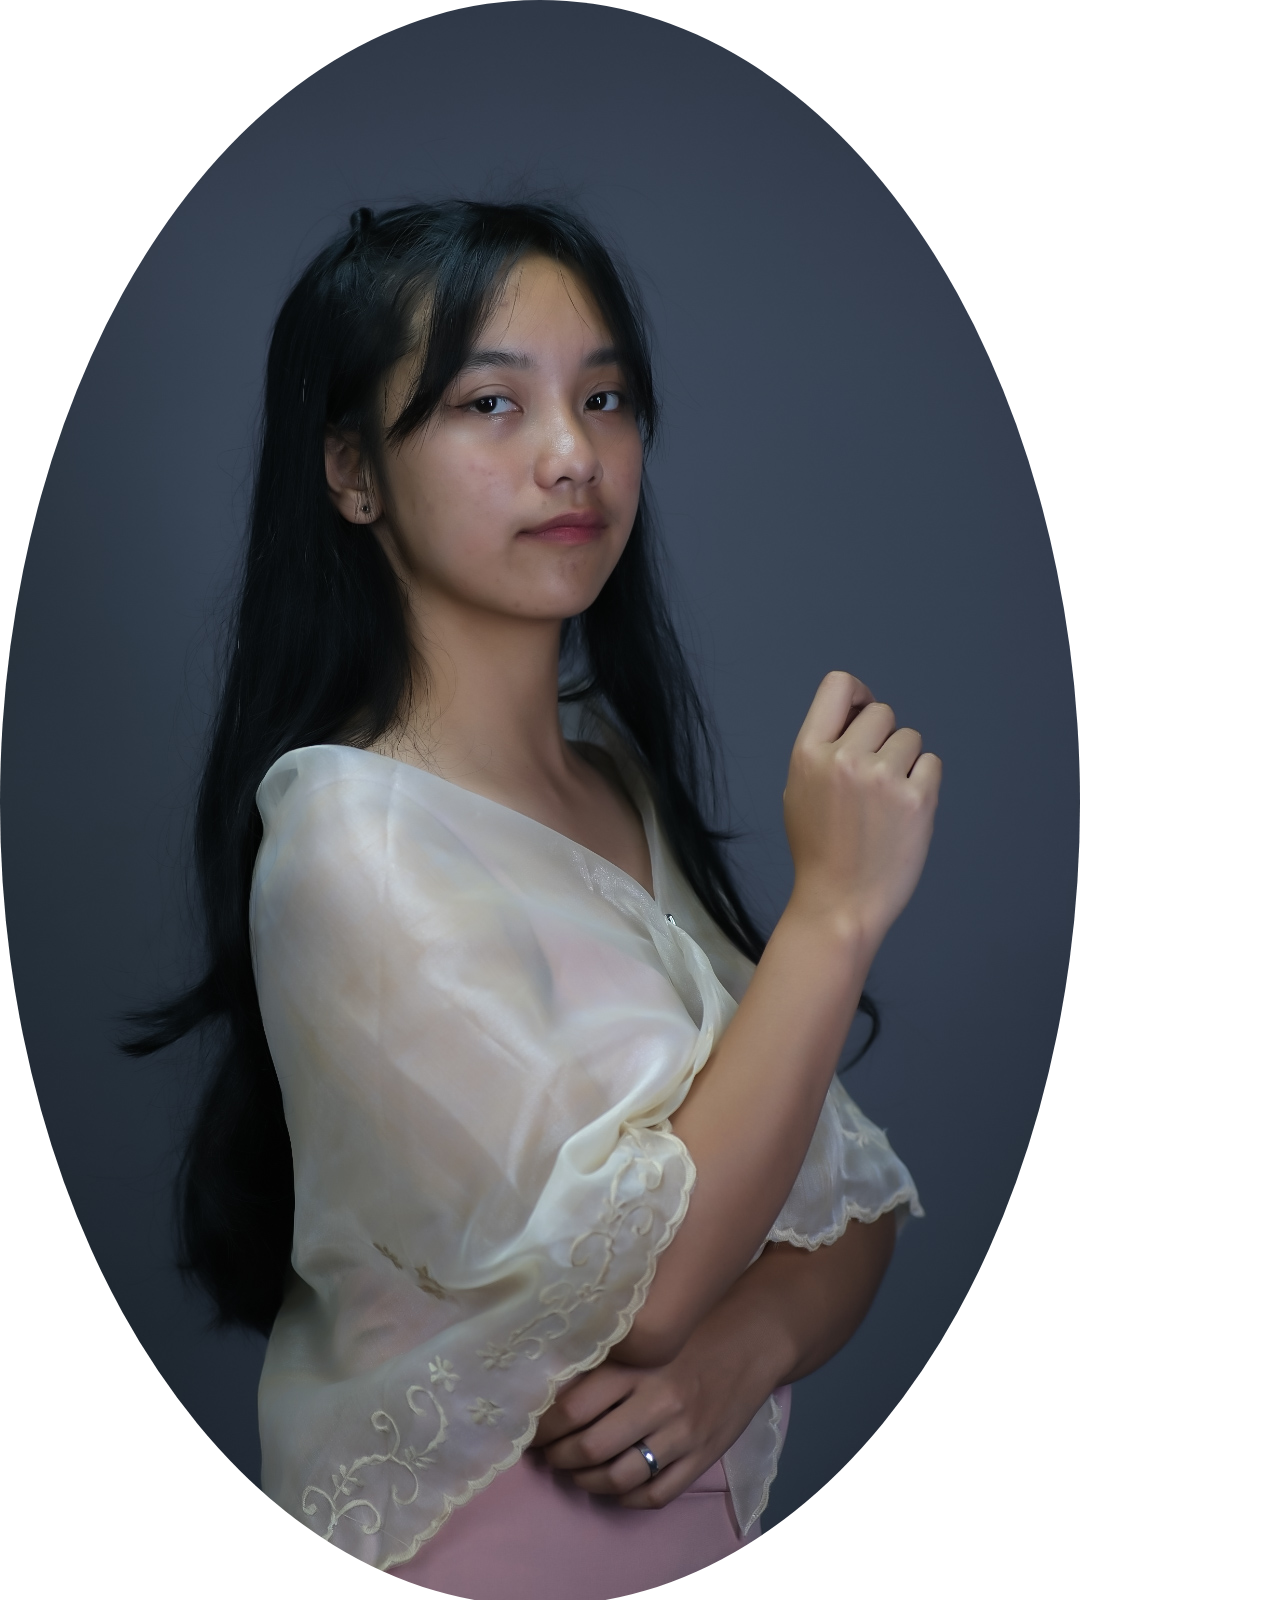
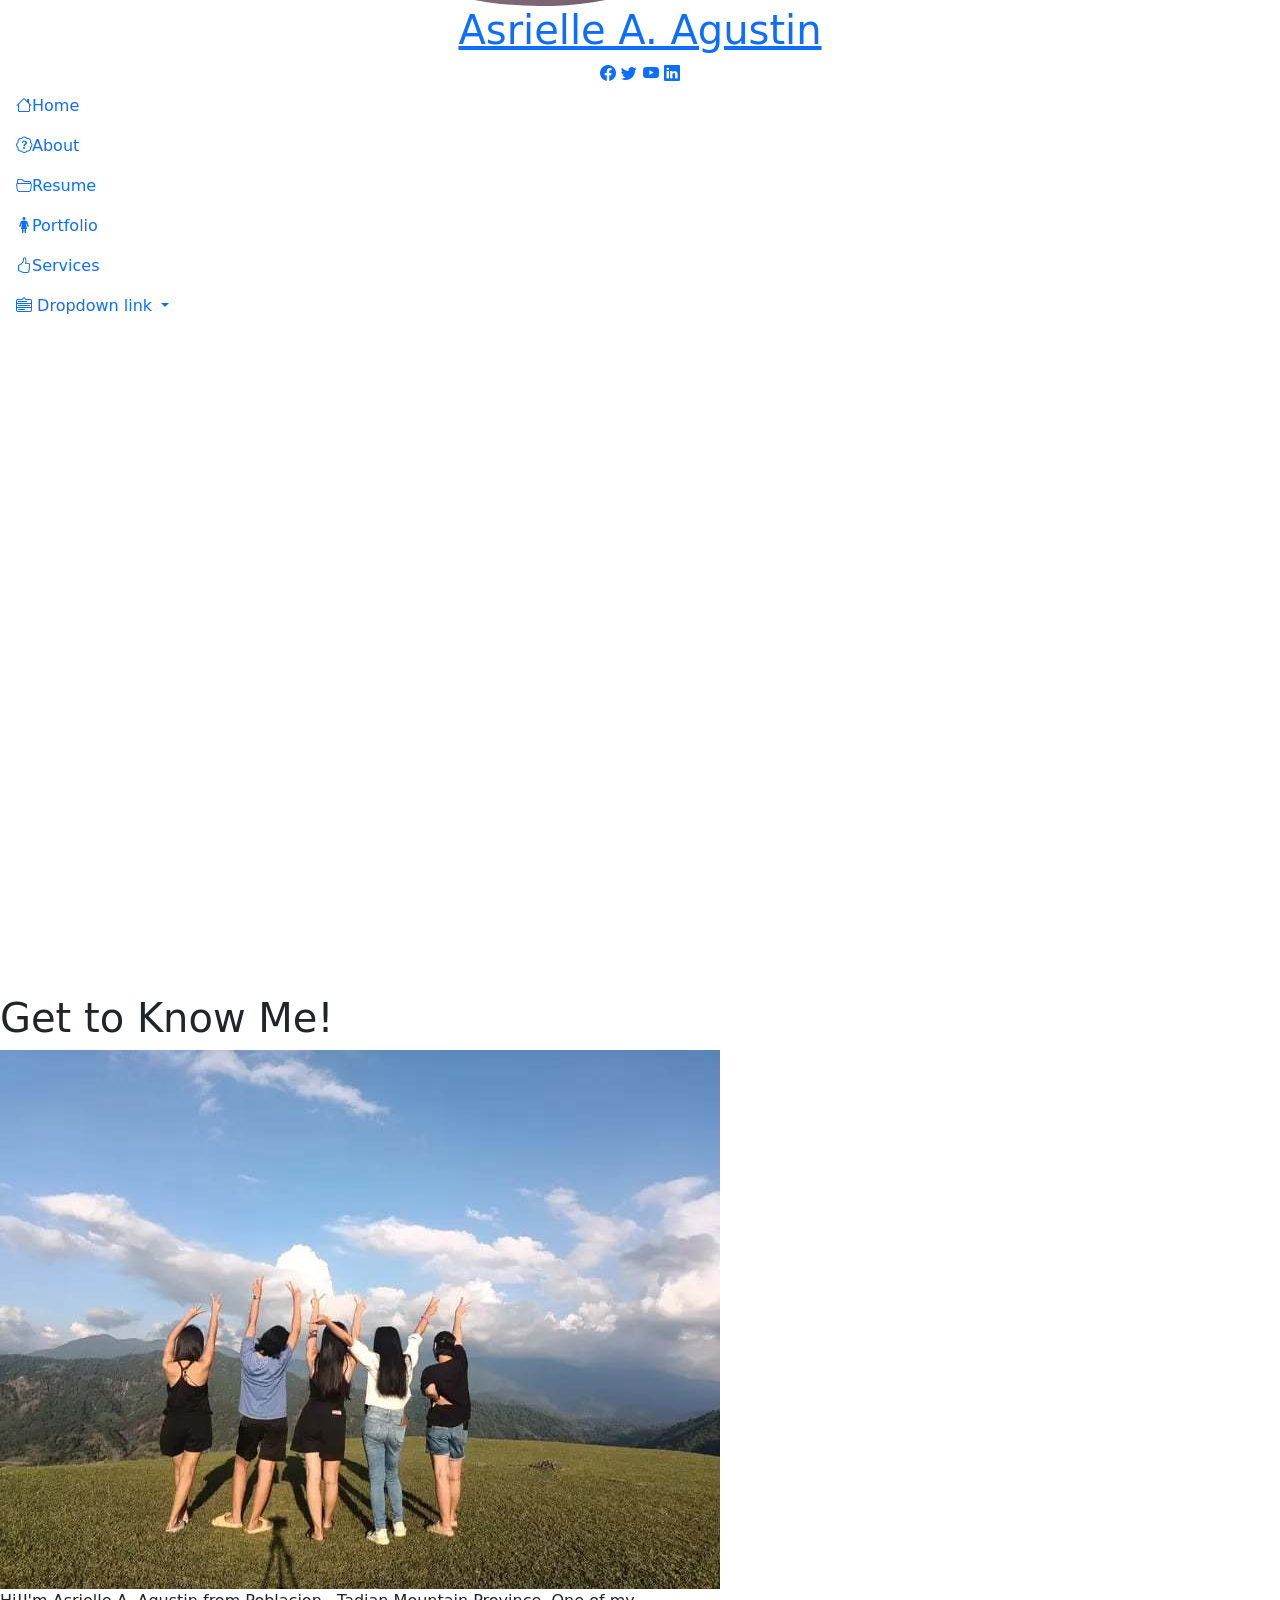
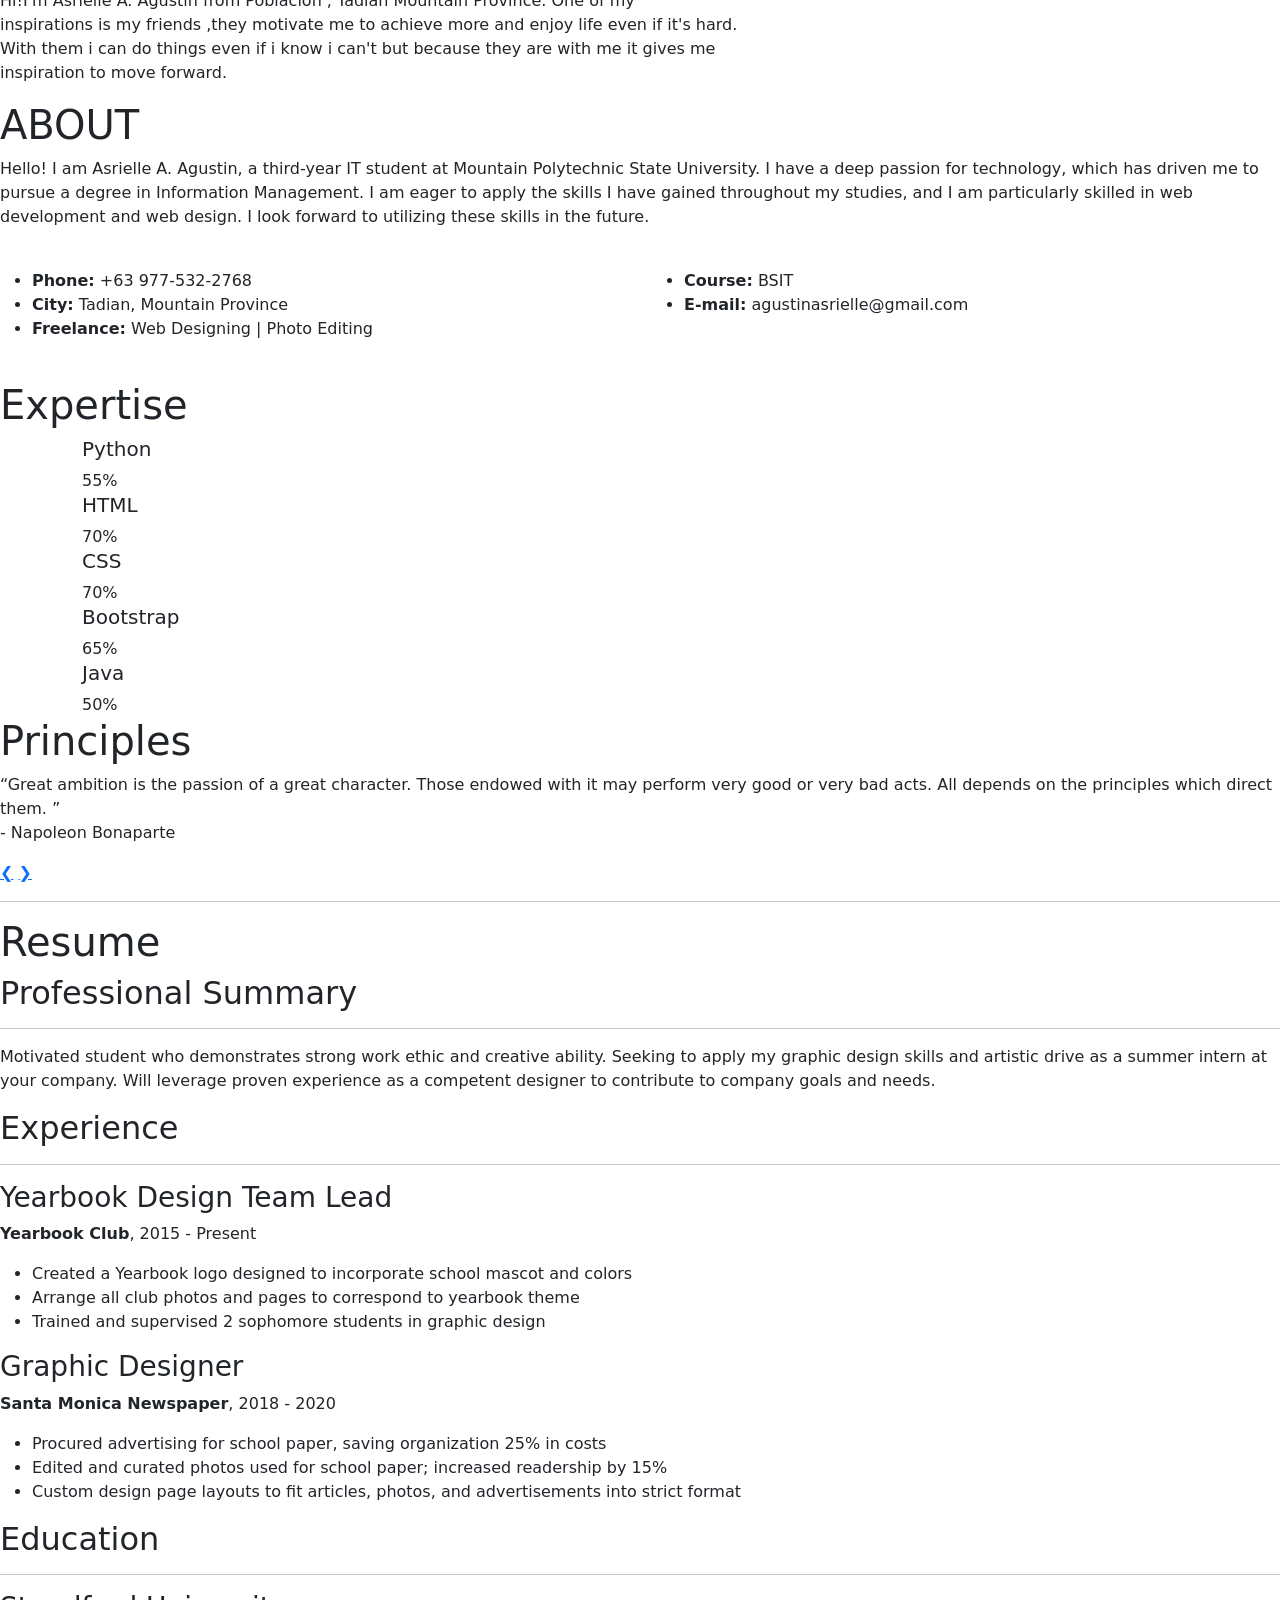
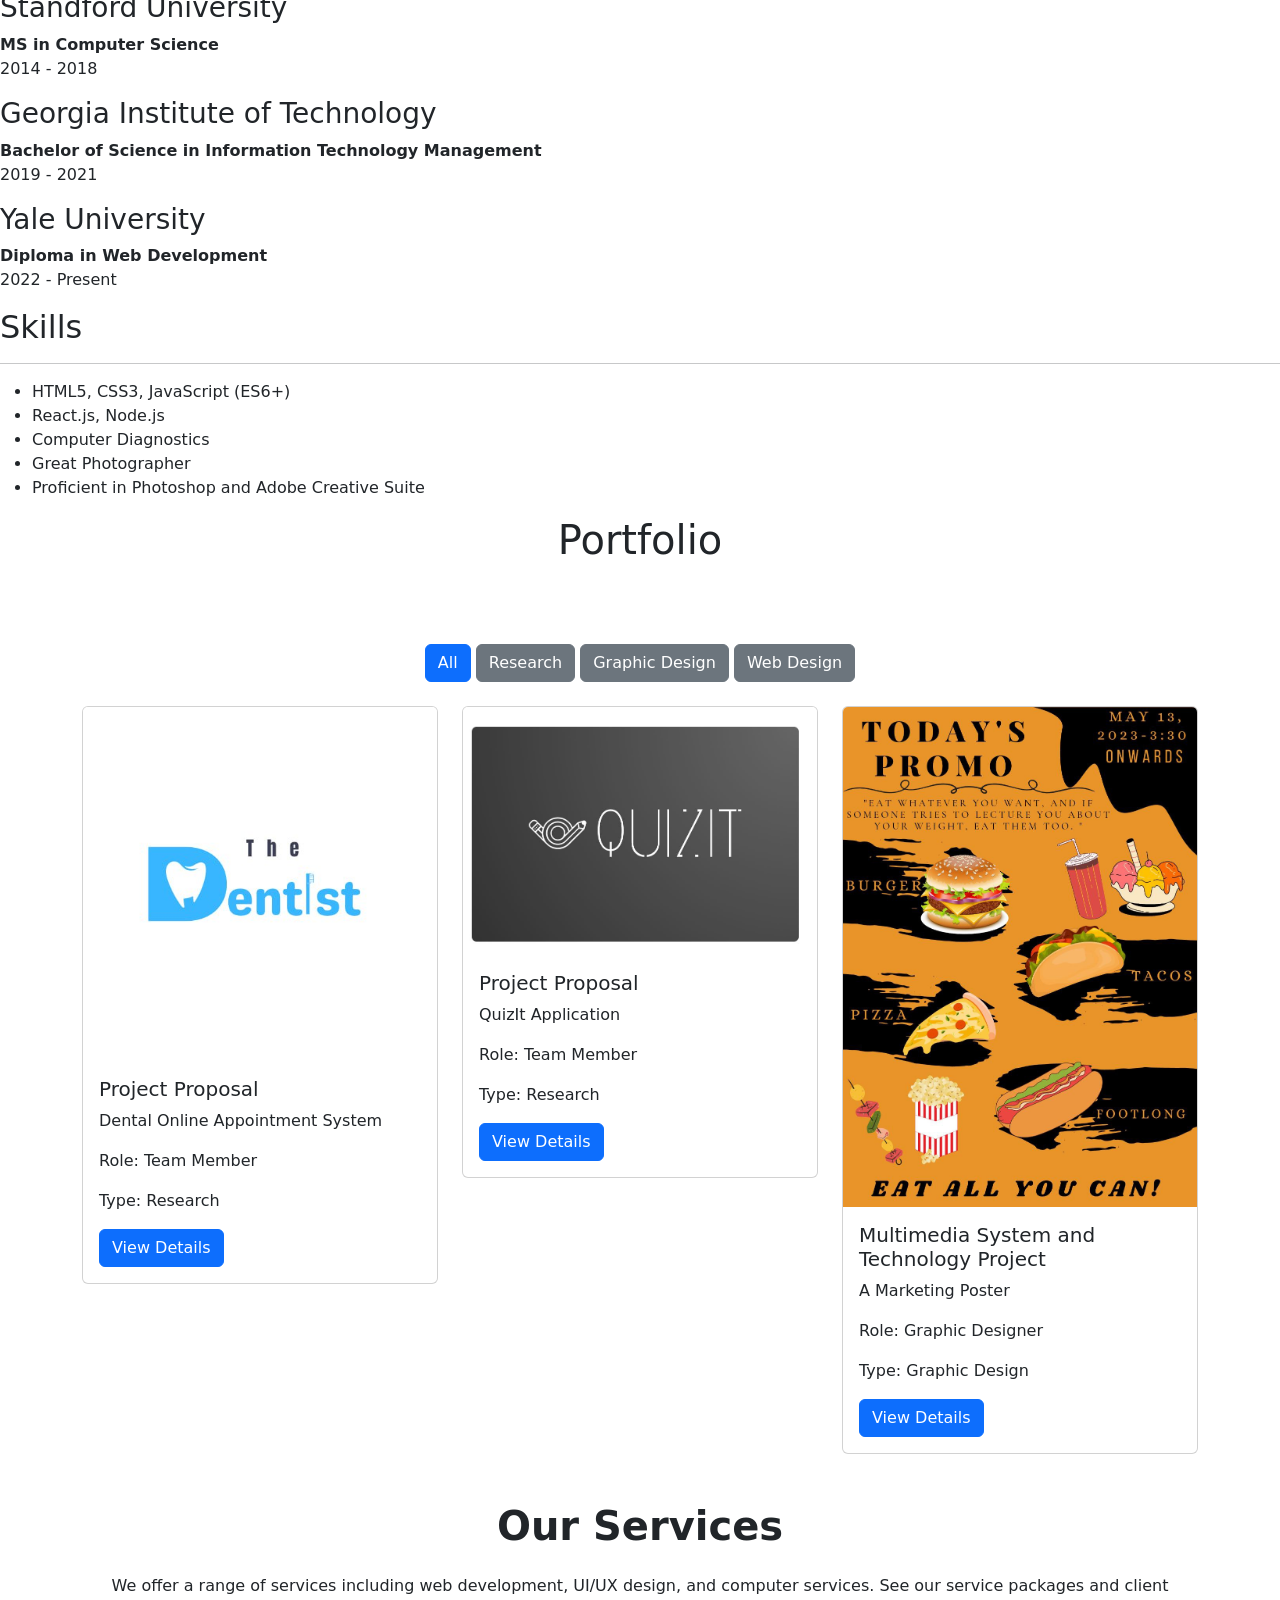
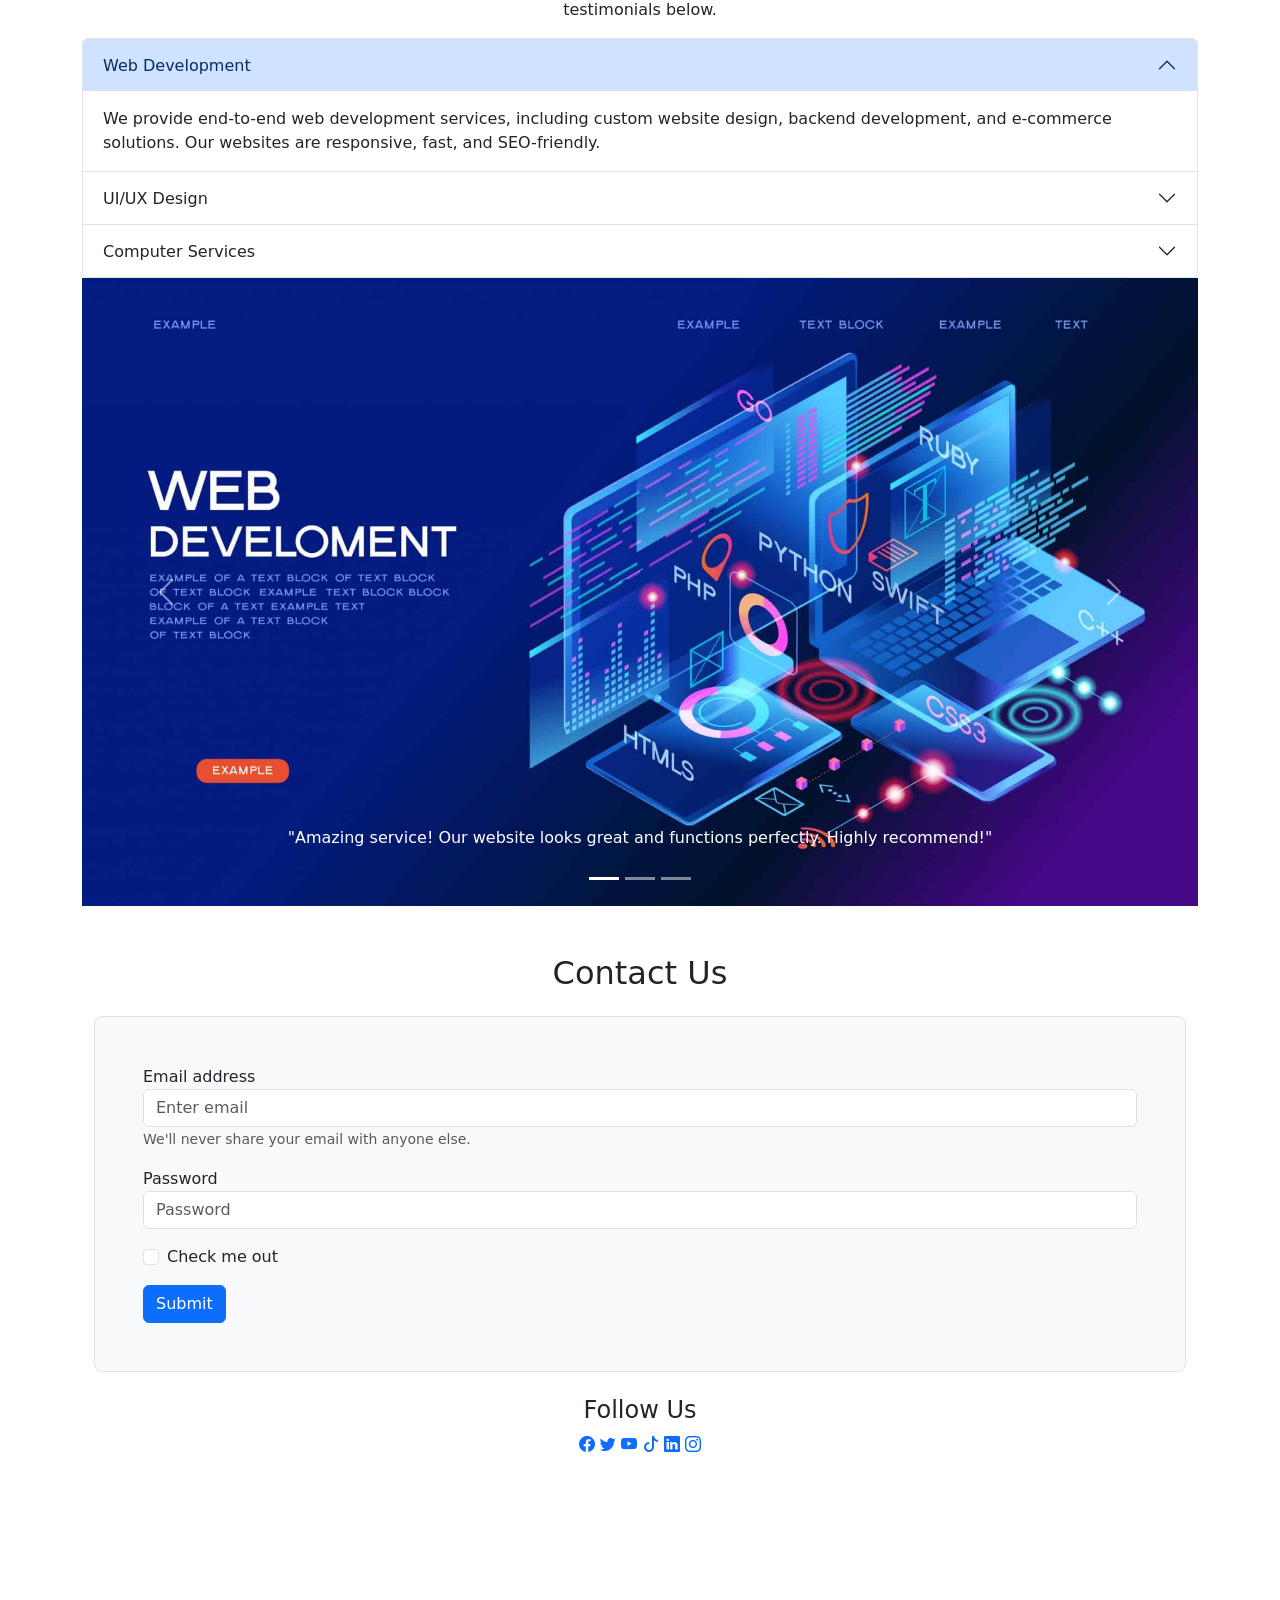
==== index.html @ edb838de "Add files via upload" ====
<!DOCTYPE html>
<html lang="en">
<head>
    <meta charset="UTF-8">
    <meta http-equiv="X-UA-Compatible" content="IE=edge">
    <meta name="viewport" content="width=device-width, initial-scale=1.0">
    <title>Portfolio</title>
    <link rel="stylesheet" href="https://cdn.jsdelivr.net/npm/bootstrap@5.3.0-alpha3/dist/css/bootstrap.min.css">
    <link rel="stylesheet" href="css/style.css">

    <!-- favicon -->
    <link rel="icon" href="images/favicon.svg">    


    <!-- Link Bootstrap icons -->
    <link rel="stylesheet" href="https://cdn.jsdelivr.net/npm/bootstrap-icons@1.11.3/font/bootstrap-icons.css" integrity="sha384-tViUnnbYAV00FLIhhi3v/dWt3Jxw4gZQcNoSCxCIFNJVCx7/D55/wXsrNIRANwdD" crossorigin="anonymous">
    <link rel="stylesheet" href="icons/bootstrap-icons.css">
    <link rel="stylesheet" href="icons/bootstrap-icons.min.css">
    <link rel="stylesheet" href="aos/aos.css">
    
</head>
<body class="index-page">
    
    <!-- Start header -->
    <header id = "header" class="header d-flex flex-column">
        <div class="profile-img">
            <img src="images/new3847-Screenshot_20241116-182110@284731929.jpg" alt="" class="img-fluid rounded-circle">
        </div>
        <a href="" class="logo d-flex align-items-center justify-content-center">
            <h1>Asrielle A. Agustin</h1>
        </a>
        <div class="social-link text-center">
            <a href="#" class="facebook"><i class="bi-brands bi-facebook"></i></a>
            <a href="#" class="twitter"><i class="bi-brands bi-twitter"></i></a>
            <a href="#" class="youtube"><i class="bi-brands bi-youtube"></i></a>
            <a href="#" class="linkeden"><i class="bi-brands bi-linkedin"></i></a>
        </div>
   <!-- End header -->

  <!-- Start of Navigation Bar -->
    <nav id="navmenu" class ="navmenu vh-100">
        <ul class="nav flex-column">
            <li class="'nav-item">
                <a class="nav-link" aria-current="page" href="#homee" class="home"><i class="bi-solid bi-house"></i>Home</a>
            </li>
            <li class="nav-item">
                <a class="nav-link " href="#about" class="About"><i class="bi-patch-question"></i>About</a>
            </li>
            <li class="nav-item">
                <a class="nav-link" href="#resume" class="resume"><i class="bi-folder2-open"></i>Resume</a>
            </li>
            <li class="nav-item">
                <a class="nav-link" href="#portfolio" class="Portfolio"><i class="bi-person-standing-dress"></i>Portfolio</a>
            </li>
            <li class="nav-item">
                <a class="nav-link" href="#services" class="Services"><i class="bi-hand-thumbs-up"></i>Services</a>
            </li>
            <li class="nav-item dropdown">
              <a class="nav-link dropdown-toggle" href="#" role="button" data-bs-toggle="dropdown" aria-expanded="false"><i class="bi-menu-down"></i>
                Dropdown link
              </a>
            <ul class="dropdown-menu">
              <li><a class="dropdown-item" href="#">Action</a></li>
              <li><a class="dropdown-item" href="#">Another action</a></li>
              <li><a class="dropdown-item" href="#">Something else here</a></li>
            </ul>
          </li>
        </ul>
      </nav>
      </header>
    <!-- End of Navigation Bar -->
     <!-- HOME -->
     <header class="header" class="header-tops">
      <div class="cont">
        <h1></h1>

      </div>
     </header>
      <!-- END OF HOME -->
       <!-- Home Section with Image -->
       <section id="homee" class="about">
        <h1>Get to Know Me!</h1>
        <img src="images/home.jpg" alt="Placeholder Image" class="home-image">
        <div class="aboutme">
     <p styele="">Hi!I'm Asrielle A. Agustin from Poblacion , Tadian Mountain Province. One of my <br>inspirations is my friends
    ,they motivate me to achieve more and enjoy life even if it's hard.<br> With them i can do things  even if i know i can't
  but because they are with me it gives me <br>inspiration to move forward.</p>
  </div>
    </section>

  
    <!-- Footer with a Linked Name -->
     
<!-- Start of About -->
<div class="about" id="about">
  <h1>ABOUT</h1>
  <p>
    Hello! I am Asrielle A. Agustin, a third-year IT student at Mountain Polytechnic State University. I have a deep passion for technology, which has driven me to pursue a degree in Information Management. I am eager to apply the skills I have gained throughout my studies, and I am particularly skilled in web development and web design. I look forward to utilizing these skills in the future.
  </p>
    <div class="row">
      <div class="col-lg-6">
        <br>
        <ul>
          <li><i class="icofont-rounded-right"></i> <strong>Phone:</strong> +63 977-532-2768</li>
          <li><i class="icofont-rounded-right"></i> <strong>City:</strong> Tadian, Mountain Province</li>
          <li><i class="icofont-rounded-right"></i> <strong>Freelance:</strong> Web Designing | Photo Editing</li>
        </ul>
      </div>
      <div class="col-lg-6">
        <br>
        <ul>
          <li><i class="icofont-rounded-right"></i> <strong>Course:</strong> BSIT</li>
          <li><i class="icofont-rounded-right"></i> <strong>E-mail:</strong> agustinasrielle@gmail.com</li>
        </ul>
      </div>
    </div>
    <br>

 <!-- Skills -->
 <h1>Expertise</h1>
 <div class="container">
   <!-- Python Skill -->
   <div class="skill-container">
     <h5 class="fw-light">Python</h5>
     <div class="skillbar">
       <span class="skill" data-width="55%"></span>
     </div>
   </div>
   <!-- HTML Skill -->
   <div class="skill-container">
     <h5 class="fw-light">HTML</h5>
     <div class="skillbar">
       <span class="skill" data-width="70%"></span>
     </div>
   </div>
   <!-- CSS Skill -->
   <div class="skill-container">
     <h5 class="fw-light">CSS</h5>
     <div class="skillbar">
       <span class="skill" data-width="70%"></span>
     </div>
   </div>
   <!-- Bootstrap Skill -->
   <div class="skill-container">
     <h5 class="fw-light">Bootstrap</h5>
     <div class="skillbar">
       <span class="skill" data-width="65%"></span>
     </div>
   </div>
   <!-- Java Skill -->
   <div class="skill-container">
     <h5 class="fw-light">Java</h5>
     <div class="skillbar">
       <span class="skill" data-width="50%"></span>
     </div>
   </div>
 </div>

<!-- Quote Slider -->
<h1>Principles</h1>
<div class="slideshow-container">
  <div class="mySlides">
    <q>Great ambition is the passion of a great character. Those endowed with it may perform very good or very bad acts. All depends on the principles which direct them. </q>
    <p class="author">-   Napoleon Bonaparte</p>
  </div>
  <div class="mySlides">
    <q>We may make mistakes-but they must never be mistakes which result from faintness of heart or abandonment of moral principle.</q>
    <p class="author">- Franklin D. Roosevelt </p>
  </div>
  <div class="mySlides">
    <q>What lies behind us and what lies before us are tiny matters compared to what lies within us.</q>
    <p class="author">-  Ralph Waldo Emerson</p>
  </div>
  <div class="mySlides">
    <q>You only live once, but if you do it right, once is enough.</q>
    <p class="author">-  Mae West</p>
  </div>
  <div class="mySlides">
    <q>Believe you can and you're halfway there.</q>
    <p class="author">-  Theodore Roosevelt</p>
  </div>

  <!-- Next/prev buttons -->
  <a class="prev" onclick="plusSlides(-1)">&#10094;</a>
  <a class="next" onclick="plusSlides(1)">&#10095;</a>

<!-- Dots/bullets/indicators -->
 <div class="dots">
    <span class="dot" onclick="currentSlide(1)"></span>
    <span class="dot" onclick="currentSlide(2)"></span>
    <span class="dot" onclick="currentSlide(3)"></span>
 </div>
</div>
<!-- End of About -->
<!-- RESUME -->

<section id="resume" class="resume">
   <hr>
   <h1>Resume</h1>
   <div class="container-resume">
   <!-- Professional Summary Section -->
      <section class="summary">
         <h2>Professional Summary</h2>
       <hr class="divider">
         <p>Motivated student who demonstrates strong work ethic and creative ability. Seeking
          to apply my graphic design skills and artistic drive as a summer intern at your company. Will leverage proven 
          experience as a competent designer to contribute to company goals and needs.
         </p>
      </section>
  
   <!-- Experience Section -->
  <section class="experience">
         <h2>Experience</h2>
       <hr class="divider">
       <div class="job">
         <h3>Yearbook Design Team Lead</h3>
           <p><strong>Yearbook Club</strong>, 2015 - Present</p>
         <ul>
           <li>Created a Yearbook logo designed to incorporate school mascot and colors</li>
           <li>Arrange all club photos and pages to correspond to yearbook theme</li>
           <li>Trained and supervised 2 sophomore students in graphic design</li>
          </ul>
       </div>
  
       <div class="job">
         <h3>Graphic Designer</h3>
           <p><strong>Santa Monica Newspaper</strong>, 2018 - 2020</p>
         <ul>
           <li>Procured advertising for school paper, saving organization 25% in costs</li>
           <li>Edited and curated photos used for school paper; increased readership by 15%</li>
           <li>Custom design page layouts to fit articles, photos, and advertisements into strict format</li>
         </ul>
       </div>
       </section>
  
    <!-- Education Section -->
     <section class="education">
       <h2>Education</h2>
         <hr class="divider">
       <div class="education-items">
         <!-- First Education Item -->
       <div class="education-item" onclick="openModal(1)">
         <h3>Standford University</h3>
           <p><strong>MS in Computer Science</strong><br>2014 - 2018</p>
       </div>
  
     <!-- Second Education Item -->
           <div class="education-item" onclick="openModal(2)">
             <h3>Georgia Institute of Technology</h3>
             <p><strong>Bachelor of Science in Information Technology Management</strong><br>2019 - 2021</p>
           </div>
   
   <!-- Third Education Item -->
          <div class="education-item" onclick="openModal(3)">
             <h3>Yale University</h3>
           <p><strong>Diploma in Web Development</strong><br>2022 - Present</p>
       </div>
       </div>
       </section>
  
   <!-- Skills Section -->
       <section class="skills">
         <h2>Skills</h2>
         <hr class="divider">
       <ul>
         <li>HTML5, CSS3, JavaScript (ES6+)</li>
         <li>React.js, Node.js</li>
         <li>Computer Diagnostics</li>
         <li>Great Photographer</li>
         <li>Proficient in Photoshop and Adobe Creative Suite</li>
       </ul>
       </section>
   </div>
  
  <!-- Modal for Education 1 -->
  <div class="modal fade" id="educationModal3" tabindex="-1" aria-labelledby="educationModalLabel3" aria-hidden="true">
    <div class="modal-dialog">
       <div class="modal-content">
         <div class="modal-header">
           <h5 class="modal-title">University of Tech - Bachelor of Science in Computer Science</h5>
       </div>
       <div class="modal-body">
           <h4>Awards & Certifications</h4>
         <ul>
           <li><a href="#" data-bs-toggle="modal" data-bs-target="#subModal3">Web Development Certification</a></li>
           <li>Advanced JavaScript Techniques</li>
           <li>Responsive Web Design Best Practices</li>
        </ul>
       </div>
      <div class="modal-footer">
      <button type="button" class="btn btn-secondary" data-bs-dismiss="modal">Close</button>
   </div>
   </div>
   </div>
  </div>
  <!-- Sub modal  -->
  <div class="modal fade" id="subModal3" tabindex="-1" aria-labelledby="subModalLabel3" aria-hidden="true">
   <div class="modal-dialog">
   <div class="modal-content">
   <div class="modal-header">
   <h5 class="modal-title" id="subModalLabel1">Web Development Certification - Details</h5>
   <button type="button" class="btn-close" data-bs-dismiss="modal" aria-label="Close"></button>
   </div>
   <div class="modal-body">
   <p>This is more detailed information about being on the Dean's List for the years 2016 and 2017. It highlights the academic achievements and the requirements for being placed on the Dean's List.</p>
   <img src="images/web dev cert.png" alt="" class="img-fluid">
   </div>
   <div class="modal-footer">
   <button type="button" class="btn btn-secondary" data-bs-dismiss="modal">Close</button>
   </div>
   </div>
   </div>
  </div>
  </section>
 <!-- END OF RESUME -->

<!-- PORTFOLIO -->
 <h1 class="text-center">Portfolio</h1>
 <section id="portfolio" class="container py-5">
  
  <div class="text-center my-4">
      <button class="btn btn-primary filter-btn" data-category="all">All</button>
      <button class="btn btn-secondary filter-btn" data-category="research">Research</button>
      <button class="btn btn-secondary filter-btn" data-category="graphics">Graphic Design</button>
      <button class="btn btn-secondary filter-btn" data-category="webdesign">Web Design</button>
  </div>
  <div class="row" id="portfolio-gallery">
      <!-- Example Project -->
      <div class="col-md-4 portfolio-item" data-category="research">
          <div class="card">
              <img src="images/dental.jpg" class="card-img-top" alt="Project 1">
              <div class="card-body">
                  <h5 class="card-title">Project Proposal</h5>
                  <p class="card-text"> Dental Online Appointment System</p>
                  <p class="card-text">Role: Team Member</p>
                  <p class="card-text">Type: Research</p>
                  <button class="btn btn-primary view-details" data-bs-toggle="modal"
                      data-bs-target="#projectModal" data-title="Project Proposal"
                      data-description="This study aims to address these challenges by developing a Dental Online Appointment 
                      designed to streamline the process of scheduling dental appointments. It allows patients to book, modify, 
                      and cancel appointments with dental clinics, offering a convenient and efficient way to manage appointments
                       for both patients and healthcare providers."
                      data-image="images/portfolio-1/pop1.jpg">View Details</button>
              </div>
          </div>
      </div>
<div class="col-md-4 portfolio-item" data-category="graphics">
          <div class="card">
              <img src="images/quiz.jpg" class="card-img-top" alt="Project 2">
              <div class="card-body">
                  <h5 class="card-title">Project Proposal</h5>
                  <p class="card-text">QuizIt Application </p>
                  <p class="card-text">Role: Team Member</p>
                  <p class="card-text">Type: Research</p>
                  <button class="btn btn-primary view-details" data-bs-toggle="modal"
                      data-bs-target="#projectModal" data-title="Logo Design"
                      data-description="An interactive platform or software designed to create, administer, and track quizzes focused 
                      on Information Technology (IT) topics. It can be used for educational purposes, professional training, or
                       assessment in IT-related subjects such as programming, networking, software development, cybersecurity, and
                        hardware. The application allows users to participate in quizzes, track their performance, and enhance their 
                        knowledge in various IT fields."
                      data-image="images/RV Logo.png">View Details</button>
              </div>
          </div>
      </div>
      <div class="col-md-4 portfolio-item" data-category="graphics">
          <div class="card">
              <img src="images/marketing.jpg" class="card-img-top" alt="Project 3">
              <div class="card-body">
                  <h5 class="card-title">Multimedia System and Technology Project</h5>
                  <p class="card-text">A Marketing Poster</p>
                  <p class="card-text">Role: Graphic Designer</p>
                  <p class="card-text">Type: Graphic Design</p>
                  <button class="btn btn-primary view-details" data-bs-toggle="modal"
                      data-bs-target="#projectModal" data-title="Infographic"
                      data-description="A marketing poster for opening of an Restaurant with promo eat all you can."
                      data-image="images/MarketingPosterMusicStudio_Miranda.png">View Details</button>
</div>
     </div>
      </div>
  </div>
</section>

<!-- Modal for Project Details -->
<div class="modal fade" id="projectModal" tabindex="-1" aria-labelledby="projectModalLabel" aria-hidden="true">
  <div class="modal-dialog">
      <div class="modal-content">
          <div class="modal-header">
              <button type="button" class="btn-close" data-bs-dismiss="modal" aria-label="Close"></button>
          </div>
You sent
<div class="modal-body">
              <img id="project-image" src="" alt="Project Image" class="img-fluid mb-3">
              <h5 class="modal-title" id="projectModalLabel">Project Proposal</h5>
              <p id="project-description">Description will go here.</p>
          </div>
      </div>
  </div>
</div>
<!-- portfolio section end -->
 <!-- END OF PORTFOLIO -->
<!-- SERVICES -->
 
<section id="services" class="services">
  <div class="container">
    <h1 class="text-center mb-4"><strong>Our Services</strong></h1>
    <p class="text-center">We offer a range of services including web development, UI/UX design, and computer services. See our service packages and client testimonials below.</p>

    <div class="accordion" id="accordionExample">
      <!-- Web Development Service -->
      <div class="accordion-item">
        <h2 class="accordion-header">
          <button class="accordion-button" type="button" data-bs-toggle="collapse" data-bs-target="#collapseOne" aria-expanded="true" aria-controls="collapseOne">
            Web Development
          </button>
        </h2>
        <div id="collapseOne" class="accordion-collapse collapse show" data-bs-parent="#accordionExample">
          <div class="accordion-body">
            We provide end-to-end web development services, including custom website design, backend development, and e-commerce solutions. Our websites are responsive, fast, and SEO-friendly.
          </div>
        </div>
      </div>

      <!-- UI/UX Design Service -->
      <div class="accordion-item">
        <h2 class="accordion-header">
          <button class="accordion-button collapsed" type="button" data-bs-toggle="collapse" data-bs-target="#collapseTwo" aria-expanded="false" aria-controls="collapseTwo">
            UI/UX Design
          </button>
        </h2>
        <div id="collapseTwo" class="accordion-collapse collapse" data-bs-parent="#accordionExample">
          <div class="accordion-body">
            Our UI/UX design service focuses on creating user-friendly and visually appealing interfaces. We ensure a seamless user experience across different devices and platforms.
          </div>
        </div>
      </div>

      <!-- Computer Services -->
      <div class="accordion-item">
        <h2 class="accordion-header">
          <button class="accordion-button collapsed" type="button" data-bs-toggle="collapse" data-bs-target="#collapseThree" aria-expanded="false" aria-controls="collapseThree">
            Computer Services
          </button>
        </h2>
        <div id="collapseThree" class="accordion-collapse collapse" data-bs-parent="#accordionExample">
          <div class="accordion-body">
            We provide a variety of computer services, including system setup, troubleshooting, and repair. Our team is experienced in handling both hardware and software issues.
          </div>
        </div>
      </div>
    </div>

    <div id="carouselExampleCaptions" class="carousel slide">
      <div class="carousel-indicators">
        <button type="button" data-bs-target="#carouselExampleCaptions" data-bs-slide-to="0" class="active" aria-current="true" aria-label="Slide 1"></button>
        <button type="button" data-bs-target="#carouselExampleCaptions" data-bs-slide-to="1" aria-label="Slide 2"></button>
        <button type="button" data-bs-target="#carouselExampleCaptions" data-bs-slide-to="2" aria-label="Slide 3"></button>
      </div>
      <div class="carousel-inner">
        <div class="carousel-item active">
          <img src="images/web3.jpg" class="d-block w-100" alt="...">
          <div class="carousel-caption d-none d-md-block">
          
            <p>"Amazing service! Our website looks great and functions perfectly. Highly recommend!"</p>
          </div>
        </div>
        <div class="carousel-item">
          <img src="images/ux3.png" class="d-block w-100" alt="...">
          <div class="carousel-caption d-none d-md-block">
            
            <p>"Excellent UX design that boosted our user engagement. Very professional team."</p>
          </div>
        </div>
        <div class="carousel-item">
          <img src="images/s3.jpg" class="d-block w-100" alt="...">
          <div class="carousel-caption d-none d-md-block">
          
            <p>"Quick and efficient computer repair. Saved us a lot of time and money!"</p>
          </div>
        </div>
      </div>
      <button class="carousel-control-prev" type="button" data-bs-target="#carouselExampleCaptions" data-bs-slide="prev">
        <span class="carousel-control-prev-icon" aria-hidden="true"></span>
        <span class="visually-hidden">Previous</span>
      </button>
      <button class="carousel-control-next" type="button" data-bs-target="#carouselExampleCaptions" data-bs-slide="next">
        <span class="carousel-control-next-icon" aria-hidden="true"></span>
        <span class="visually-hidden">Next</span>
      </button>
    </div>
 <!-- END OF SERVICES -->

 <!-- Contact Section -->
    <section id="contact" class="container py-5">
      <div class="contact-container">
        <h2 class="text-center mb-4">Contact Us</h2>
        
        <!--Go to Bootstrap and Copy the Code "https://getbootstrap.com/docs/5.3/forms/overview/#overview"-->
        <!-- Contact Form -->
        <form id="contactForm" class="p-4 p-md-5 border rounded-3 bg-light">
            <div class="form-group mb-3">
                <label for="exampleInputEmail1">Email address</label>
                <input type="email" class="form-control" id="exampleInputEmail1" placeholder="Enter email" required>
                <small id="emailHelp" class="form-text text-muted">We'll never share your email with anyone else.</small>
            </div>
            <div class="form-group mb-3">
                <label for="exampleInputPassword1">Password</label>
                <input type="password" class="form-control" id="exampleInputPassword1" placeholder="Password" required>
            </div>
            <div class="form-check mb-3">
                <input type="checkbox" class="form-check-input" id="exampleCheck1" required>
                <label class="form-check-label" for="exampleCheck1">Check me out</label>
            </div>
            <button type="submit" class="btn btn-primary">Submit</button>
        </form>

        <!-- Success Message -->
        <div id="successMessage" class="alert alert-success mt-3" style="display:none;">Form submitted successfully!</div>

        <!-- Social Media Icons -->
        <div class="social-icons text-center mt-4">
            <h4>Follow Us</h4>
            <!--Go to Bootsrap then icons, search facebook "https://icons.getbootstrap.com/icons/facebook/"-->
            <a href="https://www.facebook.com" target="_blank" class="bi bi-facebook"></a>
            <!--https://icons.getbootstrap.com/icons/twitter/-->
            <a href="https://www.twitter.com" target="_blank" class="bi bi-twitter"></a>
            <!--https://icons.getbootstrap.com/icons/youtube/-->
            <a href="https://www.youtube.com" target="_blank" class="bi bi-youtube"></a>
            <!--https://icons.getbootstrap.com/icons/tiktok/-->
            <a href="https://www.tiktok.com" target="_blank" class="bi bi-tiktok"></a>
            <!--https://icons.getbootstrap.com/icons/linkedin/-->
            <a href="https://www.linkedin.com" target="_blank" class="bi bi-linkedin"></a>
            <!--https://icons.getbootstrap.com/icons/instagram/-->
            <a href="https://www.instagram.com" target="_blank" class="bi bi-instagram"></a>
        </div>

        <!-- Google Map Embed (No API Key Needed) -->

         <!--Go To Google Maps then search a specific location, on that location there is a share button
          just click it and then find "Embed a map" lastly click on "copy HTML" then paste in VSCode-->

        <div id="map" class="d-flex justify-content-center mt-4">
            <iframe src="https://www.google.com/maps/embed?pb=!1m18!1m12!1m3!1d238.3507851734876!2d120.9778499955661!3d17.09159376887073!2m3!1f0!2f0!3f0!3m2!1i1024!2i768!4f13.1!3m3!1m2!1s0x338fd21555ef7d37%3A0xcb8a77db5ffc985b!2sMountain%20Province%20State%20Polytechnic%20College!5e0!3m2!1sen!2sph!4v1731820984407!5m2!1sen!2sph" width="800" height="600" style="border:0;" allowfullscreen="" loading="lazy" referrerpolicy="no-referrer-when-downgrade"></iframe>
        </div>
      </div>
    </section>

    <!-- Script to handle form submission and success message -->
    
<script src="js/main.js"></script>   
<script src="https://cdn.jsdelivr.net/npm/bootstrap@5.3.0-alpha1/dist/js/bootstrap.bundle.min.js"></script>
</body>
</html>
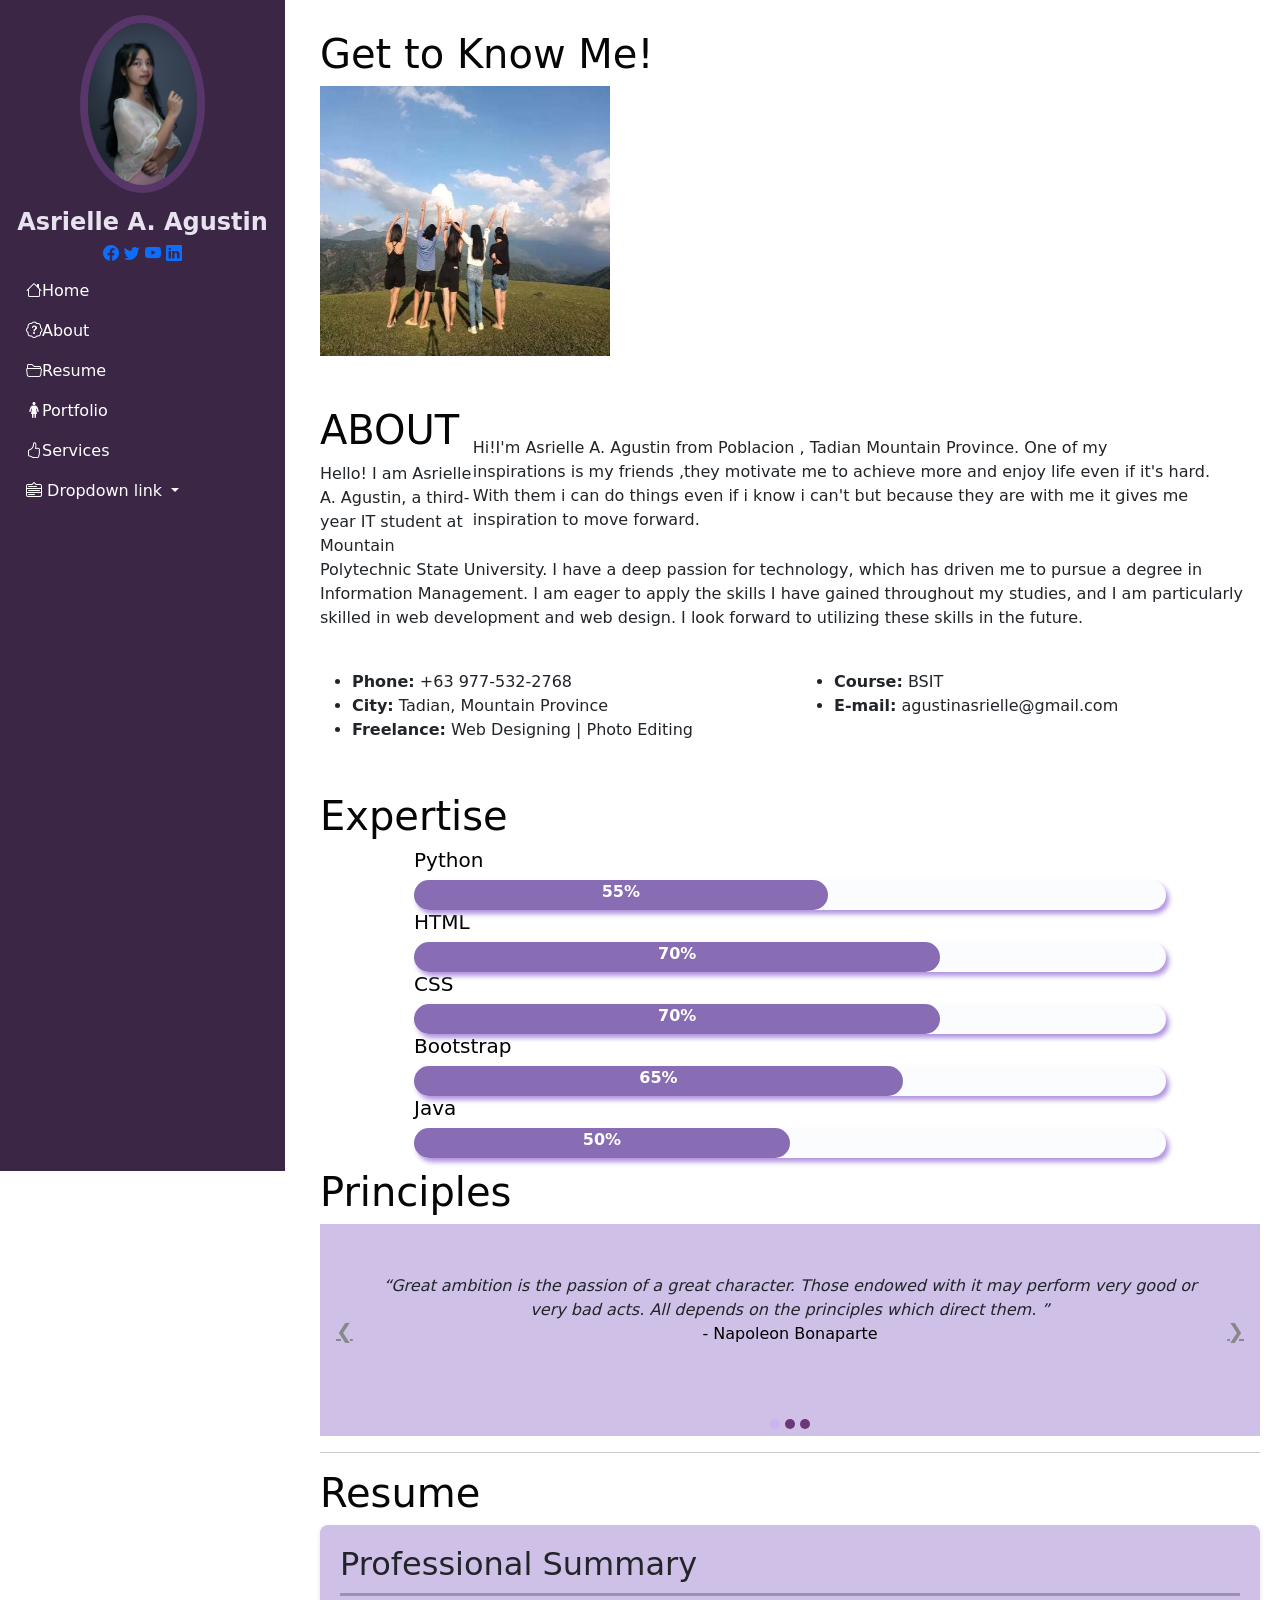
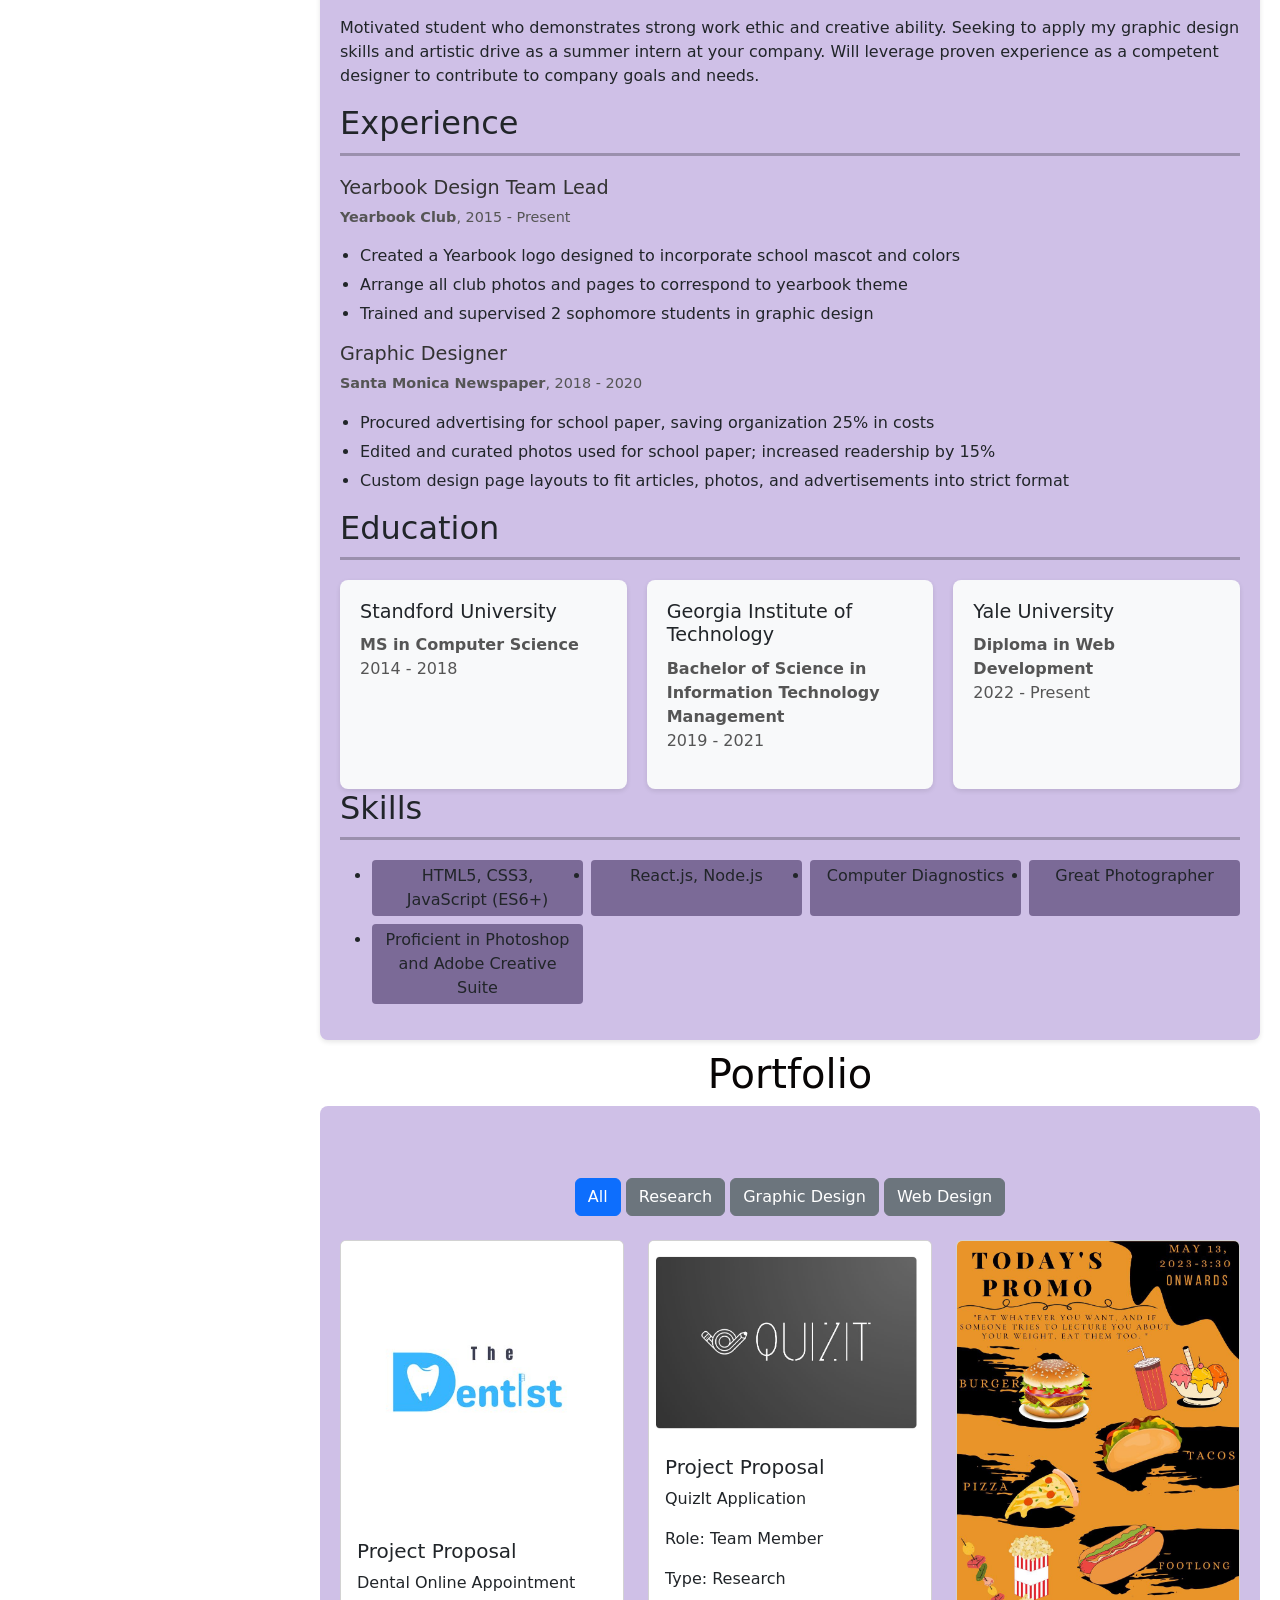
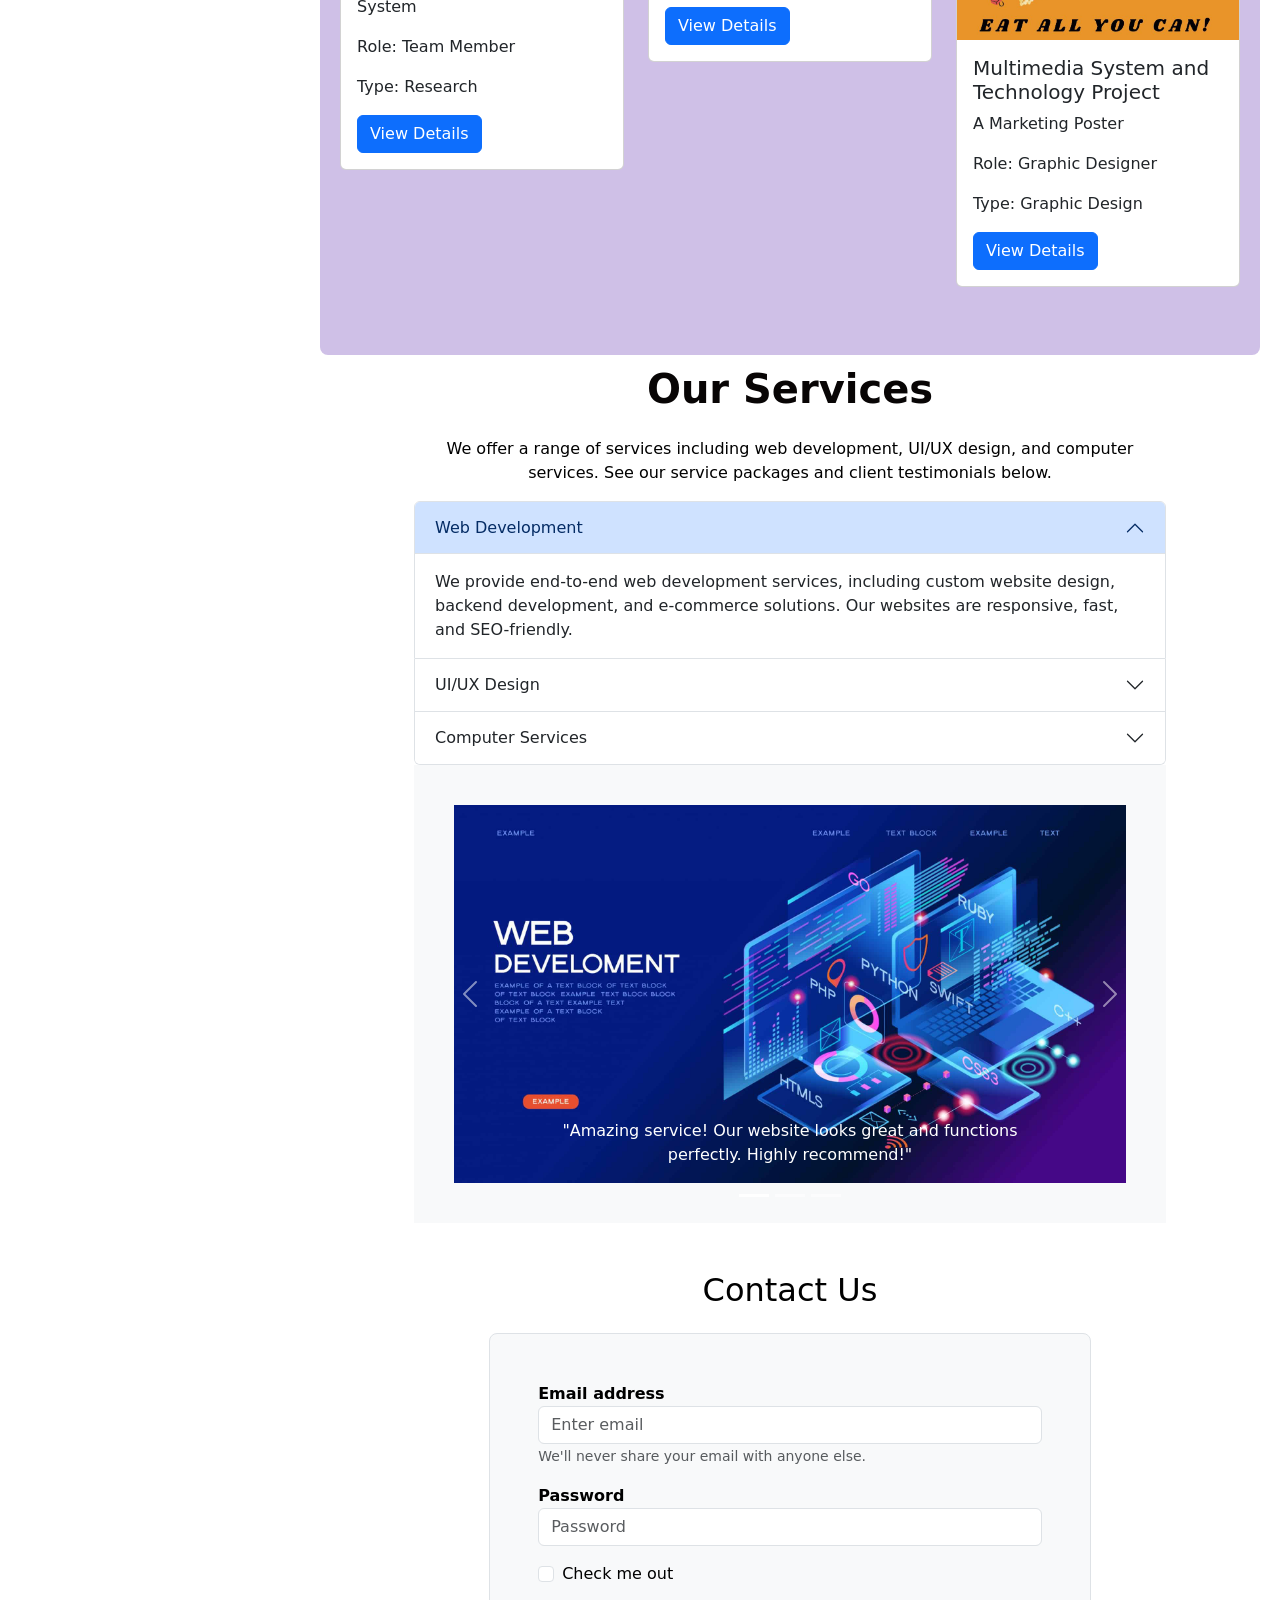
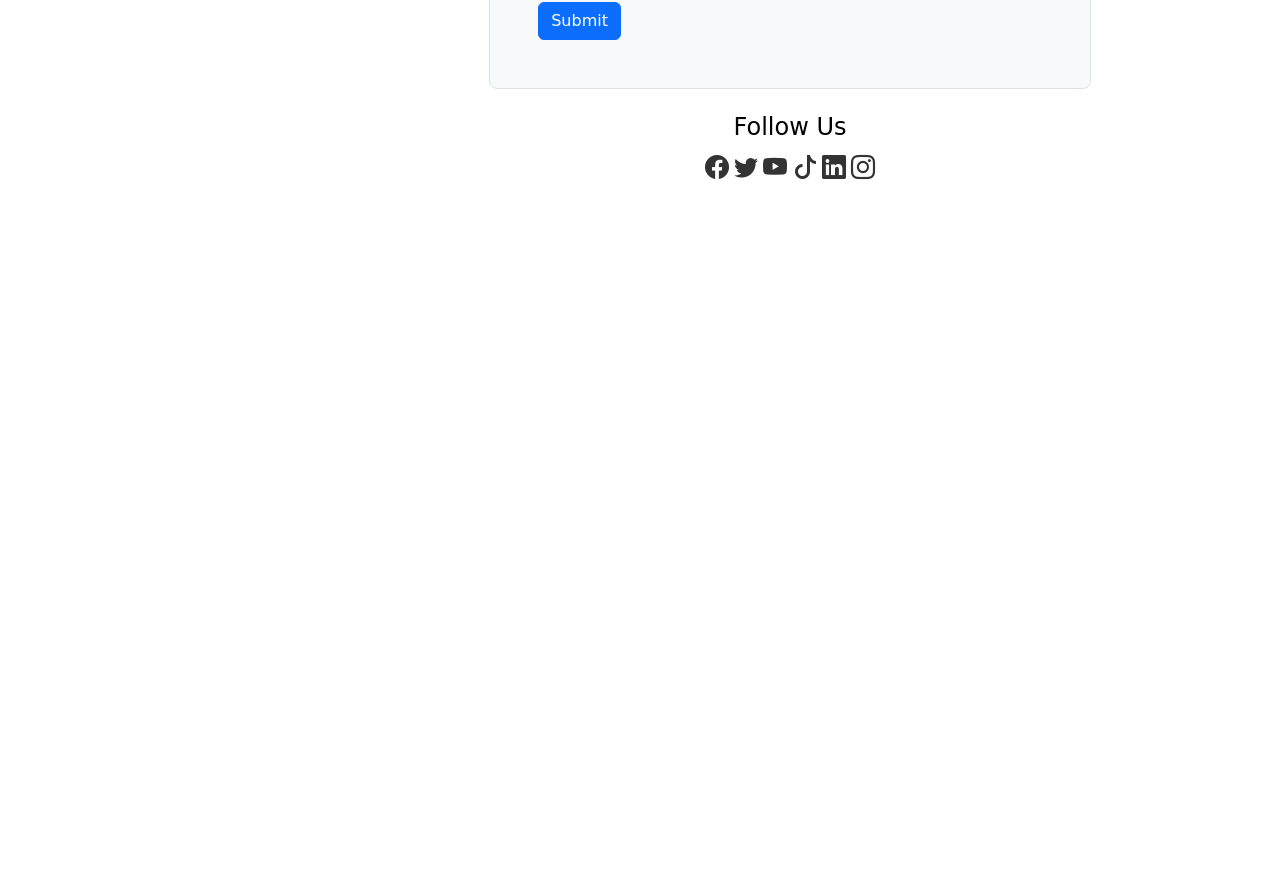
==== commit 72b314bd: "Update index.html" ====
--- a/index.html
+++ b/index.html
@@ -6,7 +6,7 @@
     <meta name="viewport" content="width=device-width, initial-scale=1.0">
     <title>Portfolio</title>
     <link rel="stylesheet" href="https://cdn.jsdelivr.net/npm/bootstrap@5.3.0-alpha3/dist/css/bootstrap.min.css">
-    <link rel="stylesheet" href="css/style.css">
+    <link rel="stylesheet" href="CSS/style.css">
 
     <!-- favicon -->
     <link rel="icon" href="images/favicon.svg">    
--- a/CSS/style.css
+++ b/CSS/style.css
@@ -0,0 +1,376 @@
+.header{
+    color:#583669;
+    overflow-y: auto;
+    width: 285px;
+    position:fixed;
+    padding: 0 10px;
+    background-color: #3b2646;  
+    
+}
+/* home */
+.homepage{
+  text-align: center;
+}
+.home-image{
+  width: 290px;
+  height: 270px;
+}
+.aboutme{
+  float: right;
+  margin-right: 50px;
+  padding-top: 80px;
+}
+/* to remove underline on Name */
+.logo{
+  text-decoration: none;
+  color:inherit;
+}
+.social-link{
+  padding-bottom: 5px;
+  padding-top: 5px;
+}
+.header .profile-img img{
+    display: block;
+    width:125px;
+    margin: 0;
+    margin: 15px auto;
+    border: 8px solid;
+}
+.header .logo h1{
+    font-size:24px;
+    margin:0;
+    font-weight:700;
+    color:#e7e3ee;
+}
+/* text color of navigation */
+.navmenu .nav-link{
+  color:rgb(255, 255, 255);
+  font-size: 16px;
+}
+.about{
+    margin-left: 300px;
+    padding: 20px;  
+  }
+  
+/* Skill section header */
+h1 {
+    text-align: left;
+    margin-top: 10px;
+    font-size: 2.5em;
+    color: #080505;
+  }
+  /* Container for all skill bars */
+  .container .homee{
+    max-width: auto;
+    padding: 10px;
+    display: flex;
+    flex-direction: column;
+    gap: 5px; /* Space between each skill container */
+    height: auto;
+  }
+  /* Style for each skill container */
+  .skill-container {
+    display: flex;
+    flex-direction: column;
+  }
+  /* Skill bar container */
+  .skillbar {
+    width: 100%;
+    background: rgb(250, 252, 253);
+    height: 30px;
+    border-radius: 30px;
+    box-shadow: 3px 4px 5px #b093df;
+    position: relative;
+  }
+  
+  /* Progress bar (span) inside the skill bar */
+  .skillbar span {
+    display: block;
+    height: 100%;
+    background: #886db4; /*  progress bar */
+    border-radius: 30px;
+    text-align: center;
+    color: white;
+    font-weight: bold;
+    transition: width 0.5s ease; /* Smooth transition for width change */
+  }
+  /* Quote Slider*/
+.slideshow-container {
+    position: relative;
+    background: #cfc0e7;
+  }
+  /* Style for each slide*/
+.mySlides {
+    display: none;
+    padding: 50px;
+    text-align: center;
+  }
+  /*Style for prev/next btn */
+.prev, .next {
+    cursor: pointer;
+    position: absolute;
+    top: 50%;
+    width: auto;
+    margin-top: -30px;
+    padding: 16px;
+    color: #888;
+    font-weight: bold;
+    font-size: 20px;
+    border-radius: 0 3px 3px 0;
+    user-select: none;
+  }
+.next {
+    position: absolute;
+    right: 0;
+    border-radius: 3px 0 0 3px;
+  }
+.prev:hover, .next:hover {
+    background-color: rgba(0,0,0,0.8);
+    color: white;
+  }
+  /* Style for the dots */
+.dot {
+    cursor: pointer;
+    height: 10px;
+    width: 10px;
+    background-color: #6b3779;
+    border-radius: 50%;
+    display: inline-block;
+    transition: background-color 0.6s ease;
+  }
+.dots{
+    text-align: center;
+  }
+
+.active, .dot:hover {
+    background-color: #ccb4f3;
+  }
+/* Style for the qoutes */
+q {font-style: italic;}
+  .author {color: #000000;}
+  .carousel-item {
+  padding: 40px;
+  background-color: #f8f9fa;
+}
+
+.blockquote {
+  font-size: 1.2rem;
+}
+/* For RESUME */
+.container-resume {
+   max-width: 1500px;
+   margin: 0 auto;
+   background: #cfc0e7;
+   padding: 20px;
+   box-shadow: 0 2px 5px rgba(0, 0, 0, 0.1);
+   border-radius: 8px;
+  }
+  
+  /* Section Headers */
+  hr.divider {
+   border: none;
+   height: 3px;
+   background-color: black;
+   margin-top: 10px;
+   margin-bottom: 20px;
+  }
+  
+  /* Job Experience */
+  .job h3 {
+   color: #333;
+   font-size: 1.2em;
+   margin-top: 5px;
+  }
+  .job p {
+   font-size: 0.9em;
+   color: #555;
+  }
+  .job ul {
+   margin-top: 5px;
+   padding-left: 20px;
+  }
+  .job ul li {
+   margin-bottom: 5px;
+   font-weight: normal;
+  }
+  
+  /* Skills Section */
+  .skills ul {
+   display: grid;
+   grid-template-columns: repeat(auto-fit, minmax(200px, 1fr));
+   gap: 8px;
+  }
+  .skills li {
+   background: #7b6a97;
+   color: #fff;
+   padding: 4px 10px;
+   border-radius: 4px;
+   text-align: center;
+   color: inherit;
+  }
+  
+  /* Horizontal Layout for Education */
+  .education-items {
+   display: flex;
+   justify-content: space-between;
+   gap: 20px;
+   flex-wrap: wrap;
+  }
+  .education-item {
+   flex: 1;
+   cursor: pointer;
+   padding: 20px;
+   background-color: #f8f9fa;
+   border-radius: 8px;
+   box-shadow: 0 2px 5px rgba(0, 0, 0, 0.1);
+   transition: transform 0.3s ease;
+  }
+  .education-item:hover {
+   transform: scale(1.05);
+  }
+  .education-item h3 {
+   font-size: 1.2em;
+   margin: 0;
+  }
+  .education-item p {
+   margin-top: 10px;
+   color: #555;
+  }
+  
+  /* modal section */
+  .modal {
+   display: none;
+   position: fixed;
+   z-index: 1;
+   left: 0;
+   top: 0;
+   width: 100%;
+   height: 100%;
+   background-color: rgba(0, 0, 0, 0.4);
+   padding-top: 60px;
+   overflow: auto;
+   transition: opacity 0.3s ease;
+  }
+  .modal-content {
+   background-color: #fff;
+   margin: 5% auto;
+   padding: 20px;
+   border-radius: 8px;
+   width: 600px;
+   box-sizing: border-box;
+   box-shadow: 0 4px 8px rgba(0, 0, 0, 0.2);
+   max-width: 100%;
+  }
+  .modal-header {
+   border-bottom: 1px solid #ddd;
+   padding-bottom: 10px;
+  }
+  .modal-title {
+   font-size: 1.5em;
+   color: #333;
+  }
+  .modal-body ul {
+   list-style: none;
+   padding-left: 0;
+   font-size: 1rem;
+  }
+  .modal-body li {
+   margin-bottom: 10px;
+  }
+  .close {
+   color: #000;
+   font-size: 30px;
+   font-weight: bold;
+   cursor: pointer;
+   background: transparent;
+   border: none;
+  }
+  .close:hover {
+   color: red;
+  }
+  /* Smooth transition for modal open/close */
+  .modal.fade .modal-dialog {
+   transform: translateY(-50%);
+  }
+  
+  .modal.show .modal-dialog {
+   transform: translateY(0);
+  }
+  /* PORTFOLIO */
+/* CSS for the Portfolio Section */
+#portfolio {
+  background-color:  #cfc0e7;
+  padding: 20px;
+  border-radius: 8px;
+}
+
+#portfolio .card {
+  max-width: 500px;
+}
+
+#portfolio h1 {
+  text-align: center;
+  margin-bottom: 30px;
+  color: white;
+}
+
+.portfolio-item {
+  margin-bottom: 20px;
+}
+
+/* SERVICES */
+.text {
+color: black;
+}
+/* CONTACT */
+.contact-container{
+
+}
+
+
+.container {
+  padding-left: 10%;
+  padding-right: 10%;
+  color: rgb(0, 0, 0);
+  margin-top: auto;
+}
+
+.social-icons a {
+  margin-right: auto;
+  font-size: 24px;
+  color: #333;
+}
+
+.social-icons a:hover {
+  color: #007bff;
+}
+
+.form-group label {
+  font-weight: bold;
+}
+
+#successMessage {
+  display: none;
+  margin-top: 20px;
+  padding: 15px;
+  background-color: #28a745;
+  color: white;
+  border-radius: 5px;
+}
+
+#map {
+  margin-top: 30px;
+  width: 100%;
+  border: none;
+}
+
+
+
+@keyframes progressAnimation {
+  0% {
+    width: 0;
+  }
+  100% {
+    width: 100%;
+  }
+}
